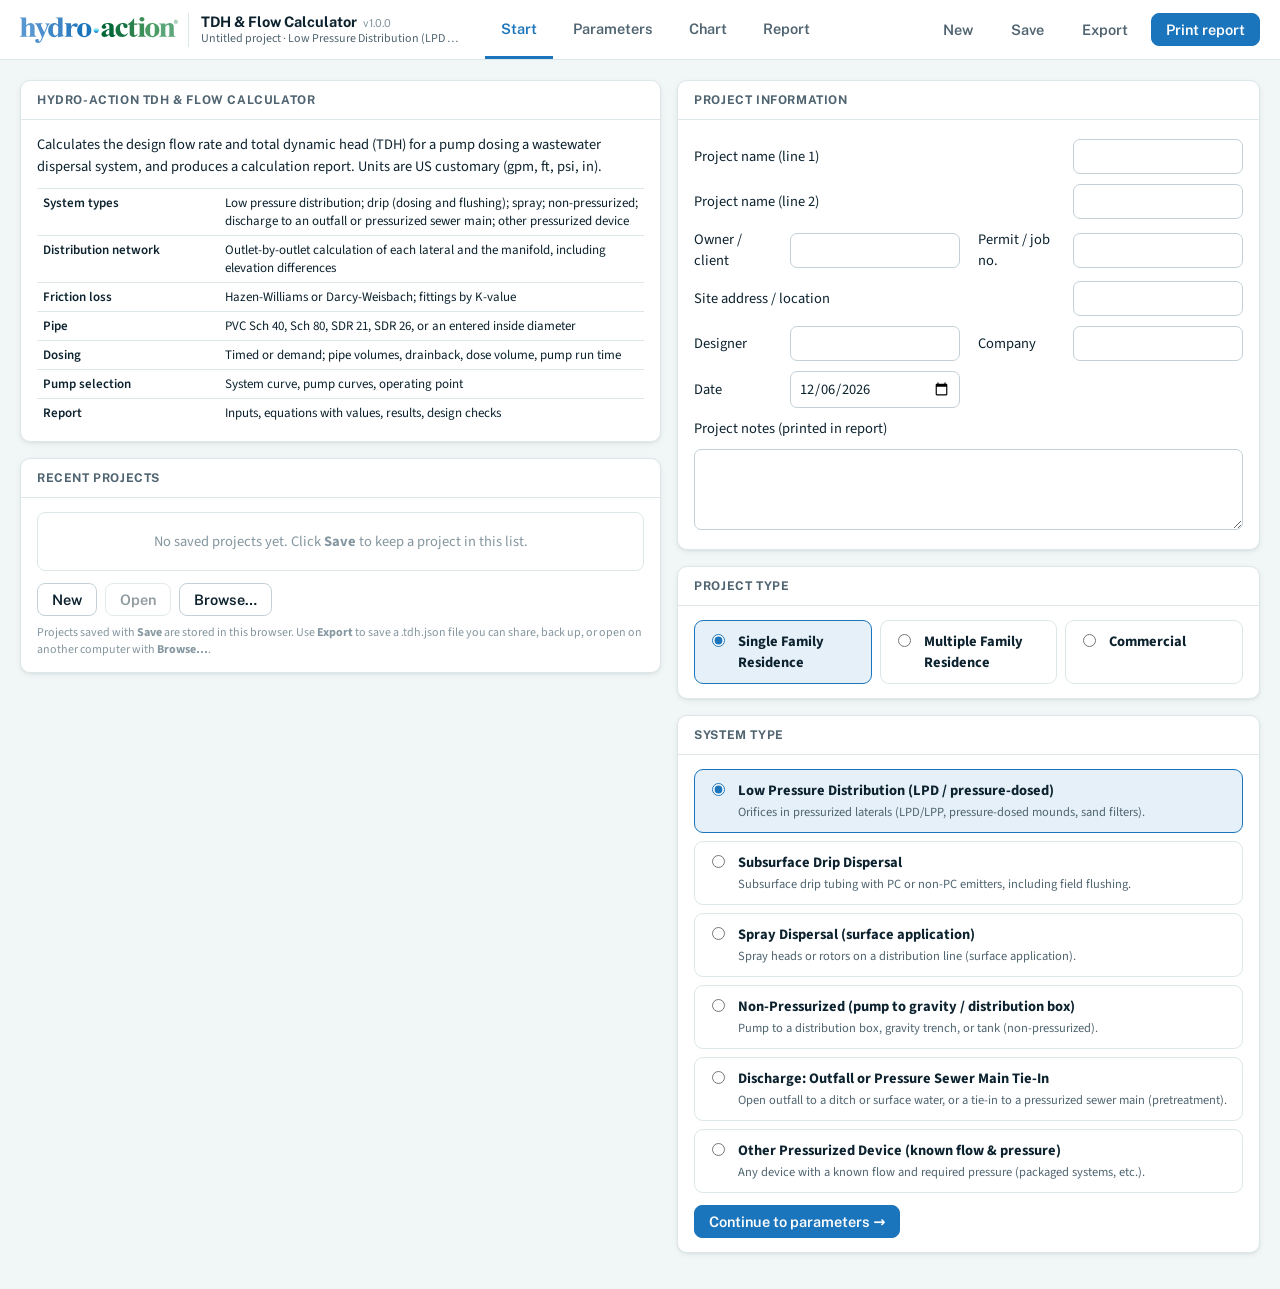
==== index.html @ e26d0970 "Release 1.0.0: TDH & Flow Calculator First numbered release. Adds a version stamp on the app header " ====
<!doctype html>
<html lang="en">
<head>
  <meta charset="utf-8">
  <meta name="viewport" content="width=device-width, initial-scale=1">
  <title>Hydro-Action TDH &amp; Flow Calculator</title>
  <link rel="preconnect" href="https://fonts.googleapis.com">
  <link rel="preconnect" href="https://fonts.gstatic.com" crossorigin>
  <link rel="stylesheet" href="https://fonts.googleapis.com/css2?family=Public+Sans:wght@500;600;700;800&family=Source+Sans+3:wght@400;600;700&display=swap">
  <link rel="stylesheet" href="css/app.css">
</head>
<body>
  <header class="appbar no-print">
    <div class="brand">
      <!-- Logo: local img/logo.svg if present, otherwise the logo from hydro-action.com, otherwise a text wordmark -->
      <img class="brand-logo" id="brandLogo" src="img/logo.svg" alt="Hydro-Action"
        onload="window.HA_LOGO=this.src;document.documentElement.classList.add('has-logo')"
        onerror="if(!this.dataset.tried){this.dataset.tried=1;this.src='https://hydro-action.com/wp-content/uploads/2025/03/hydro-action-logo.svg'}else{this.remove()}">
      <span class="wordmark brand-name"><span class="wm-h">hydro</span><span class="wm-dot">·</span><span class="wm-a">action</span></span>
      <div class="brand-text">
        <div class="brand-title">TDH &amp; Flow Calculator<span class="app-ver" id="appVer"></span></div>
        <div class="brand-sub" id="projTitle">Untitled project</div>
      </div>
    </div>
    <nav class="tabs" role="tablist">
      <button class="tab active" data-tab="start">Start</button>
      <button class="tab" data-tab="params">Parameters</button>
      <button class="tab" data-tab="chart">Chart</button>
      <button class="tab" data-tab="report">Report</button>
    </nav>
    <div class="actions">
      <span class="savestate" id="saveState"></span>
      <button class="btn ghost" id="btnNew" title="New project">New</button>
      <button class="btn ghost" id="btnSave" title="Save to this computer's project list (Ctrl+S)">Save</button>
      <button class="btn ghost" id="btnExport" title="Download the project as a .tdh.json file">Export</button>
      <button class="btn primary" id="btnPrint" title="Print or save the report as PDF">Print report</button>
    </div>
  </header>

  <main>
    <section class="page active" id="page-start"></section>
    <section class="page" id="page-params"></section>
    <section class="page" id="page-chart"></section>
    <section class="page" id="page-report"></section>
  </main>

  <input type="file" id="fileOpen" accept=".json,.tdh,application/json" hidden>
  <input type="file" id="pumpImport" accept=".json,application/json" hidden>
  <dialog id="pumpDialog"></dialog>
  <div class="toast" id="toast"></div>

  <script src="js/calc.js"></script>
  <script src="js/pump-data.js"></script>
  <script src="js/chart.js"></script>
  <script src="js/diagram.js"></script>
  <script src="js/report.js"></script>
  <script src="js/app.js"></script>
</body>
</html>
---- css/app.css ----
/* Hydro-Action brand palette (from hydro-action.com logo & site) */
:root {
  --ha-navy: #0c222e;
  --ha-blue: #1b75bc;
  --ha-blue-light: #5697d1;
  --ha-green: #006738;
  --ha-green-light: #3b8e57;
  --ha-mist: #eaf3f3;
  --bg: #f1f6f6;
  --surface: #ffffff;
  --surface-2: #f6fafa;
  --border: #dde7e9;
  --border-strong: #c3d1d6;
  --text: #0c222e;
  --muted: #4f6470;
  --faint: #84969f;
  --accent: #1b75bc;
  --accent-2: #155f99;
  --accent-soft: #e5f0f9;
  --ok: #006738;
  --ok-soft: #e4f2e9;
  --warn: #b26a00;
  --warn-soft: #fff4e0;
  --bad: #c62828;
  --bad-soft: #fdecec;
  --radius: 10px;
  --shadow: 0 1px 2px rgba(12, 34, 46, .05), 0 2px 6px rgba(12, 34, 46, .06);
  --font-head: "Public Sans", "Segoe UI", system-ui, sans-serif;
  font-family: "Source Sans 3", "Source Sans Pro", "Segoe UI", system-ui, -apple-system, Arial, sans-serif;
  font-size: 14.5px;
  color: var(--text);
}
* { box-sizing: border-box; }
body { margin: 0; background: var(--bg); min-height: 100vh; }
button, input, select, textarea { font: inherit; color: inherit; }

/* ---------- app bar ---------- */
.appbar {
  position: sticky; top: 0; z-index: 20;
  display: flex; align-items: center; gap: 24px;
  padding: 0 20px; height: 60px;
  background: var(--surface); border-bottom: 1px solid var(--border);
}
.brand { display: flex; align-items: center; gap: 10px; color: var(--accent); min-width: 230px; }
.brand-title { font-family: var(--font-head); font-weight: 700; color: var(--text); font-size: 14.5px; }
.brand-text { border-left: 1px solid var(--border); padding-left: 12px; }
.brand-logo { height: 26px; width: auto; display: block; }
.wordmark { font-family: Georgia, "Times New Roman", serif; font-weight: 700; font-size: 21px; letter-spacing: -.01em; white-space: nowrap; }
.wm-h { color: var(--ha-blue-light); }
.wm-dot { color: var(--ha-green-light); margin: 0 1px; }
.wm-a { color: var(--ha-green-light); }
.has-logo .brand-name { display: none; }
.rpt .brandline { display: flex; align-items: center; justify-content: space-between; gap: 10px; margin-bottom: 8px; }
.rpt .brandline img { height: 30px; }
.rpt .brandline .wordmark { font-size: 20pt; }
.rpt .brandline .tag { font-size: 8.5pt; color: #4f6470; text-transform: uppercase; letter-spacing: .06em; }
.brand-sub { font-size: 12px; color: var(--muted); max-width: 260px; white-space: nowrap; overflow: hidden; text-overflow: ellipsis; }
.tabs { display: flex; gap: 4px; height: 100%; }
.tab {
  border: 0; background: none; padding: 0 16px; cursor: pointer; color: var(--muted);
  font-weight: 600; border-bottom: 3px solid transparent; height: 100%;
}
.tab:hover { color: var(--text); }
.tab.active { color: var(--accent); border-bottom-color: var(--accent); }
.actions { margin-left: auto; display: flex; gap: 8px; align-items: center; }
.savestate { font-size: 12px; color: var(--faint); margin-right: 4px; }

.btn {
  border: 1px solid var(--border-strong); background: var(--surface); border-radius: 8px;
  padding: 7px 14px; cursor: pointer; font-weight: 600; white-space: nowrap;
}
.btn:hover { background: var(--surface-2); }
.btn:disabled { opacity: .45; cursor: default; }
.btn.primary { background: var(--accent); border-color: var(--accent); color: #fff; }
.btn.primary:hover { background: var(--accent-2); }
.btn.ghost { border-color: transparent; background: transparent; color: var(--muted); }
.btn.ghost:hover { background: var(--surface-2); color: var(--text); }
.btn.small { padding: 4px 10px; font-size: 12px; }
.btn.danger { color: var(--bad); }
.linkbtn { border: 0; background: none; color: var(--accent); cursor: pointer; padding: 0; font-weight: 600; }

main { padding: 20px; max-width: 1560px; margin: 0 auto; }
.page { display: none; }
.page.active { display: block; }

/* ---------- cards & layout ---------- */
.card {
  background: var(--surface); border: 1px solid var(--border); border-radius: var(--radius);
  box-shadow: var(--shadow); margin-bottom: 16px;
}
.card > h3, .card-h {
  margin: 0; padding: 12px 16px; font-size: 13px; font-weight: 700; letter-spacing: .02em;
  text-transform: uppercase; color: var(--muted); border-bottom: 1px solid var(--border);
  display: flex; align-items: center; gap: 8px;
}
.card-h .spacer { flex: 1; }
.card-b { padding: 14px 16px; }
.grid-start { display: grid; grid-template-columns: 1.1fr 1fr; gap: 16px; }
.grid-params { display: grid; grid-template-columns: minmax(380px, 1.15fr) 1fr 1fr; gap: 16px; align-items: start; }
.grid-chart { display: grid; grid-template-columns: 270px 1fr 280px; gap: 16px; align-items: start; }
@media (max-width: 1250px) {
  .grid-params { grid-template-columns: 1fr 1fr; }
  .grid-params > .col-inputs { grid-row: span 2; }
  .grid-chart { grid-template-columns: 1fr; }
}
@media (max-width: 820px) {
  .grid-start, .grid-params { grid-template-columns: 1fr; }
  .appbar { flex-wrap: wrap; height: auto; padding: 8px 12px; gap: 8px; }
  .tab { padding: 10px 10px; }
  main { padding: 12px; }
}

/* ---------- form ---------- */
.frow {
  display: grid; grid-template-columns: 1fr 170px; gap: 10px; align-items: center;
  padding: 5px 0;
}
.frow label { color: var(--text); }
.frow .help { grid-column: 1 / -1; font-size: 12px; color: var(--faint); margin-top: -4px; }
.inp { display: flex; align-items: center; border: 1px solid var(--border-strong); border-radius: 7px; background: #fff; overflow: hidden; }
.inp:focus-within { border-color: var(--accent); box-shadow: 0 0 0 3px var(--accent-soft); }
.inp input, .inp select { border: 0; outline: 0; padding: 6px 8px; width: 100%; min-width: 0; background: transparent; }
.inp input[type=number] { text-align: right; }
.inp .unit { padding: 0 8px; color: var(--faint); font-size: 12px; white-space: nowrap; background: var(--surface-2); align-self: stretch; display: flex; align-items: center; border-left: 1px solid var(--border); }
.frow.wide { grid-template-columns: 1fr; }
.frow.pipe { grid-template-columns: 1fr; gap: 4px; }
.pipe-sel { display: grid; grid-template-columns: 1.6fr 1fr 1fr; gap: 6px; }
.pipe-sel .inp.disabled { opacity: .45; }
.pipe-id { font-size: 12px; color: var(--faint); }
.sub { margin: 14px 0 6px; padding-top: 10px; border-top: 1px dashed var(--border); font-weight: 700; color: var(--accent); font-size: 13px; display: flex; align-items: center; gap: 8px; }
.sub:first-child { margin-top: 0; padding-top: 0; border-top: 0; }
.chk { display: flex; align-items: center; gap: 8px; padding: 6px 0; cursor: pointer; }
.chk input { width: 16px; height: 16px; accent-color: var(--accent); }
details.fit { margin: 2px 0 8px; }
details.fit summary { cursor: pointer; color: var(--accent); font-size: 12.5px; font-weight: 600; padding: 3px 0; }
.fitgrid { display: grid; grid-template-columns: 1fr 1fr; gap: 4px 12px; padding: 6px 10px; background: var(--surface-2); border-radius: 8px; margin-top: 4px; }
.fitgrid .frow { grid-template-columns: 1fr 64px; padding: 2px 0; font-size: 12.5px; }
.inp.sm input { padding: 4px 6px; }

table.addons { width: 100%; border-collapse: collapse; }
table.addons td { padding: 3px 4px 3px 0; }
table.addons td:first-child { width: 42%; }
.inp.plain input { text-align: left; }

/* ---------- result panels ---------- */
.rrow { display: flex; justify-content: space-between; align-items: baseline; padding: 6px 0; border-bottom: 1px solid var(--border); gap: 10px; }
.rrow:last-child { border-bottom: 0; }
.rrow .k { color: var(--muted); }
.rrow .v { font-variant-numeric: tabular-nums; font-weight: 600; white-space: nowrap; }
.rrow .v small { color: var(--faint); font-weight: 400; margin-left: 3px; }
.rrow.dim .k, .rrow.dim .v { color: var(--faint); font-weight: 400; }
.diagram-card summary { cursor: pointer; list-style: none; }
.diagram-card summary::-webkit-details-marker { display: none; }
.diagram-card details[open] summary { border-bottom: 1px solid var(--border); }
.diagram-card details:not([open]) summary { border-bottom: 0; }
.diagbox svg { width: 100%; height: auto; max-height: 560px; display: block; margin: 0 auto; }
.note-box { background: var(--accent-soft); border-left: 4px solid var(--accent); border-radius: 6px; padding: 8px 10px; margin: 6px 0 8px; font-size: 12.5px; line-height: 1.4; color: var(--text); }
.vbasis { font-size: 12px; color: var(--faint); margin-top: 1px; font-variant-numeric: tabular-nums; }
.rrow.total { border-top: 2px solid var(--border-strong); margin-top: 2px; }
.rrow.total .k { color: var(--text); font-weight: 700; }
.flag { display: inline-block; width: 8px; height: 8px; border-radius: 50%; background: var(--warn); margin-right: 6px; vertical-align: middle; }

.duty {
  background: linear-gradient(135deg, #1b75bc 0%, #155f99 55%, #0c222e 100%); color: #fff; border: 0;
  border-bottom: 4px solid var(--ha-green-light);
}
h1, h2, h3, h4, .card-h, .tab, .btn, .duty .big, .rrow.total .k { font-family: var(--font-head); }
.card-h { letter-spacing: .05em; font-size: 12px; }
.hero { background: radial-gradient(circle at 92% 10%, rgba(86, 151, 209, .18), transparent 45%), radial-gradient(circle at 70% 120%, rgba(59, 142, 87, .14), transparent 50%), var(--surface); }
.hero h1 { font-size: 28px; letter-spacing: -.01em; }
.eyebrow { color: var(--ha-green); font-family: var(--font-head); font-weight: 700; letter-spacing: .08em; text-transform: uppercase; font-size: 12px; margin-bottom: 6px; }
.sub { color: var(--ha-green); }
.duty .card-h { color: rgba(255,255,255,.8); border-bottom-color: rgba(255,255,255,.15); }
.duty-grid { display: grid; grid-template-columns: 1fr 1fr; gap: 12px; padding: 16px; }
.duty .big { font-size: 30px; font-weight: 700; line-height: 1.1; font-variant-numeric: tabular-nums; }
.duty .lbl { font-size: 12px; color: rgba(255,255,255,.75); text-transform: uppercase; letter-spacing: .04em; }
.duty .alt { padding: 0 16px 14px; font-size: 12.5px; color: rgba(255,255,255,.85); }

.notes { list-style: none; margin: 0; padding: 0; }
.notes li { padding: 9px 12px; border-radius: 8px; margin-bottom: 8px; font-size: 13px; line-height: 1.4; border-left: 4px solid; }
.notes li.warn { background: var(--warn-soft); border-color: var(--warn); }
.notes li.ok { background: var(--ok-soft); border-color: var(--ok); }
.notes li.info { background: var(--accent-soft); border-color: var(--accent); }
.notes li.bad { background: var(--bad-soft); border-color: var(--bad); }
.errbox { background: var(--bad-soft); border: 1px solid #f3b4b4; color: var(--bad); padding: 12px 14px; border-radius: 8px; margin-bottom: 16px; font-weight: 600; }

/* ---------- start page ---------- */
.hero { padding: 22px 24px; }
.hero h1 { margin: 0 0 6px; font-size: 24px; }
.hero p { margin: 0 0 14px; color: var(--muted); line-height: 1.5; }
.feat { display: grid; grid-template-columns: 1fr 1fr; gap: 10px; }
.feat div { background: var(--surface-2); border: 1px solid var(--border); border-radius: 8px; padding: 10px 12px; font-size: 13px; }
.feat b { display: block; margin-bottom: 2px; }
table.list { width: 100%; border-collapse: collapse; }
table.list th { text-align: left; font-size: 12px; color: var(--muted); font-weight: 600; padding: 6px 8px; border-bottom: 1px solid var(--border); }
table.list td { padding: 8px; border-bottom: 1px solid var(--border); }
table.list tr.sel td { background: var(--accent-soft); }
table.list tbody tr { cursor: pointer; }
table.list tbody tr:hover td { background: var(--surface-2); }
.recent-wrap { max-height: 240px; overflow: auto; border: 1px solid var(--border); border-radius: 8px; }
.empty { color: var(--faint); padding: 18px; text-align: center; }
.btnrow { display: flex; gap: 8px; margin-top: 12px; flex-wrap: wrap; }
.opts { display: grid; gap: 8px; }
.opts.three { grid-template-columns: repeat(3, 1fr); }
.opt {
  display: flex; gap: 10px; align-items: flex-start; border: 1.5px solid var(--border); border-radius: 9px;
  padding: 10px 12px; cursor: pointer; background: #fff;
}
.opt:hover { border-color: var(--border-strong); }
.opt.on { border-color: var(--accent); background: var(--accent-soft); }
.opt input { margin-top: 3px; accent-color: var(--accent); }
.opt b { display: block; }
.opt span { font-size: 12.5px; color: var(--muted); }
.two { display: grid; grid-template-columns: 1fr 1fr; gap: 0 18px; }
@media (max-width: 820px) { .two, .opts.three, .feat { grid-template-columns: 1fr; } }

/* ---------- chart page ---------- */
.chartbox { padding: 10px; }
.chartbox svg { width: 100%; height: auto; display: block; }
.pumplist { max-height: 330px; overflow: auto; }
.pumplist label { display: flex; align-items: center; gap: 8px; padding: 6px 4px; border-radius: 6px; cursor: pointer; font-size: 13px; }
.pumplist label:hover { background: var(--surface-2); }
.pgroup { border-bottom: 1px solid var(--border); padding: 2px 0; }
.pgroup:last-child { border-bottom: 0; }
.pgroup summary { cursor: pointer; display: flex; align-items: center; gap: 6px; padding: 7px 4px; font-weight: 700; font-size: 12.5px; color: var(--text); list-style: none; }
.pgroup summary::-webkit-details-marker { display: none; }
.pgroup summary::before { content: '▸'; color: var(--accent); width: 10px; transition: transform .15s; }
.pgroup[open] summary::before { transform: rotate(90deg); }
.pgroup summary span:first-child { flex: 1; }
.pgroup .pcount { font-weight: 400; color: var(--faint); font-size: 11.5px; }
.pgroup label { padding-left: 18px; }
.pspec { width: 100%; border-collapse: collapse; margin-top: 6px; font-size: 12px; }
.pspec td { border-top: 1px solid var(--border); padding: 3px 4px; }
.pspec td:first-child { color: var(--muted); width: 38%; }
.pspec.about { font-size: 13px; }
.pspec.about td { padding: 5px 6px; vertical-align: top; }
.pspec.about td:first-child { width: 30%; font-weight: 600; color: var(--text); }
.badge-ro { display: inline-block; font-size: 11px; font-weight: 700; color: var(--ha-green); background: var(--ok-soft); border-radius: 99px; padding: 1px 8px; margin-left: 6px; }
.pumplist label.match { background: var(--ok-soft); }
.pumplist label.nomatch { opacity: .5; }
.swatch { width: 14px; height: 4px; border-radius: 2px; display: inline-block; flex: none; }
.legend div { display: flex; align-items: center; gap: 10px; padding: 3px 0; font-size: 13px; }
.legend svg { flex: none; }
.readout { font-size: 12px; color: var(--muted); padding: 0 12px 8px; min-height: 18px; font-variant-numeric: tabular-nums; }
.pumpdesc { font-size: 13px; line-height: 1.45; }
.pumpdesc h4 { margin: 0 0 4px; }
.pill { display: inline-block; padding: 1px 8px; border-radius: 99px; font-size: 11.5px; font-weight: 700; }
.pill.ok { background: var(--ok-soft); color: var(--ok); }
.pill.warn { background: var(--warn-soft); color: var(--warn); }

/* ---------- dialog ---------- */
dialog { border: 0; border-radius: 12px; padding: 0; width: min(860px, 96vw); box-shadow: 0 20px 60px rgba(0,0,0,.25); }
dialog::backdrop { background: rgba(15, 23, 42, .45); }
.dlg-h { padding: 14px 18px; border-bottom: 1px solid var(--border); display: flex; align-items: center; gap: 10px; }
.dlg-h h2 { margin: 0; font-size: 17px; flex: 1; }
.dlg-b { display: grid; grid-template-columns: 240px 1fr; min-height: 420px; }
.dlg-side { border-right: 1px solid var(--border); padding: 10px; overflow: auto; max-height: 70vh; }
.dlg-side button.item { display: block; width: 100%; text-align: left; border: 0; background: none; padding: 8px 10px; border-radius: 6px; cursor: pointer; }
.dlg-side button.item.on { background: var(--accent-soft); color: var(--accent); font-weight: 600; }
.dlg-main { padding: 14px 18px; overflow: auto; max-height: 70vh; }
.dlg-f { padding: 12px 18px; border-top: 1px solid var(--border); display: flex; gap: 8px; justify-content: flex-end; }
textarea { width: 100%; border: 1px solid var(--border-strong); border-radius: 7px; padding: 8px; min-height: 60px; resize: vertical; }
table.pts { border-collapse: collapse; }
table.pts th { font-size: 12px; color: var(--muted); text-align: left; padding: 4px; }
table.pts td { padding: 2px 4px; }
table.pts .inp { width: 110px; }

.toast {
  position: fixed; bottom: 20px; left: 50%; transform: translateX(-50%) translateY(20px);
  background: #0c222e; color: #fff; padding: 10px 18px; border-radius: 8px; opacity: 0;
  transition: all .2s; pointer-events: none; z-index: 50;
}
.toast.show { opacity: 1; transform: translateX(-50%) translateY(0); }

/* ---------- report ---------- */
.report-toolbar { display: flex; gap: 8px; align-items: center; margin-bottom: 12px; }
.report-toolbar .muted { color: var(--muted); font-size: 13px; }
.paper {
  background: #fff; max-width: 8.5in; margin: 0 auto; padding: .6in .65in; box-shadow: var(--shadow);
  border: 1px solid var(--border); color: #111; font-size: 10.5pt; line-height: 1.4;
  font-family: "Source Sans 3", "Source Sans Pro", "Segoe UI", Arial, sans-serif;
}
.rpt h1, .rpt h2, .rpt h3 { font-family: "Public Sans", "Segoe UI", Arial, sans-serif; }
.rpt h2 { border-bottom-color: #3b8e57 !important; }
.rpt .rhead { border-bottom-color: #1b75bc; }
.rpt h1 { font-size: 17pt; margin: 0; }
.rpt h2 { font-size: 12pt; margin: 18px 0 6px; padding-bottom: 3px; border-bottom: 2px solid #1b75bc; color: #0c222e; break-after: avoid; }
.rpt h3 { font-size: 10.5pt; margin: 12px 0 4px; break-after: avoid; }
.rpt .rhead { display: flex; justify-content: space-between; gap: 20px; border-bottom: 3px solid #1b75bc; padding-bottom: 10px; margin-bottom: 10px; }
.rpt .rhead .meta { text-align: right; font-size: 9.5pt; color: #444; }
.rpt table { width: 100%; border-collapse: collapse; margin: 4px 0 8px; font-size: 9.5pt; break-inside: auto; }
.rpt th, .rpt td { border: 1px solid #c9d1dc; padding: 3px 6px; text-align: left; vertical-align: top; }
.rpt th { background: #eef3f8; font-weight: 600; }
.rpt td.n, .rpt th.n { text-align: right; font-variant-numeric: tabular-nums; white-space: nowrap; }
.rpt tr.tot td { font-weight: 700; background: #f5f8fb; }
.rpt .kv td:first-child { width: 48%; color: #333; }
.rpt .eq { font-family: Cambria, "Times New Roman", serif; font-size: 10.5pt; background: #f7f9fc; border-left: 3px solid #1b75bc; padding: 5px 10px; margin: 4px 0; break-inside: avoid; }
.rpt .eq .w { font-family: "Segoe UI", Arial, sans-serif; font-size: 9pt; color: #555; }
.rpt .summary { display: grid; grid-template-columns: repeat(3, 1fr); gap: 8px; margin: 10px 0; }
.rpt .summary div { border: 1.5px solid #1b75bc; border-radius: 6px; padding: 6px 10px; }
.rpt .summary b { display: block; font-size: 15pt; color: #0c222e; }
.rpt .summary span { font-size: 8.5pt; color: #555; text-transform: uppercase; letter-spacing: .03em; }
.rpt .chk-ok { color: #1d8a4e; font-weight: 700; }
.rpt .chk-warn { color: #b26a00; font-weight: 700; }
.rpt .chk-info { color: #1b75bc; font-weight: 700; }
.rpt .small { font-size: 8.5pt; color: #555; }
.rpt .sig { display: grid; grid-template-columns: 1fr 1fr; gap: 30px; margin-top: 28px; break-inside: avoid; }
.rpt .sig div { border-top: 1px solid #333; padding-top: 4px; font-size: 9pt; }
.rpt .stamp { margin-top: 18px; padding-top: 6px; border-top: 1px solid #dde7e9; font-size: 8pt; color: #4f6470; }
.app-ver { font-size: 11px; color: var(--faint); margin-left: 6px; font-weight: 400; }
.rpt .chart svg { width: 100%; height: auto; }
.rpt .avoid { break-inside: avoid; }

@media print {
  @page { size: letter; margin: .5in; }
  body { background: #fff; }
  .no-print, .appbar, .report-toolbar { display: none !important; }
  main { padding: 0; max-width: none; }
  .page { display: none !important; }
  #page-report { display: block !important; }
  .paper { box-shadow: none; border: 0; padding: 0; max-width: none; }
}
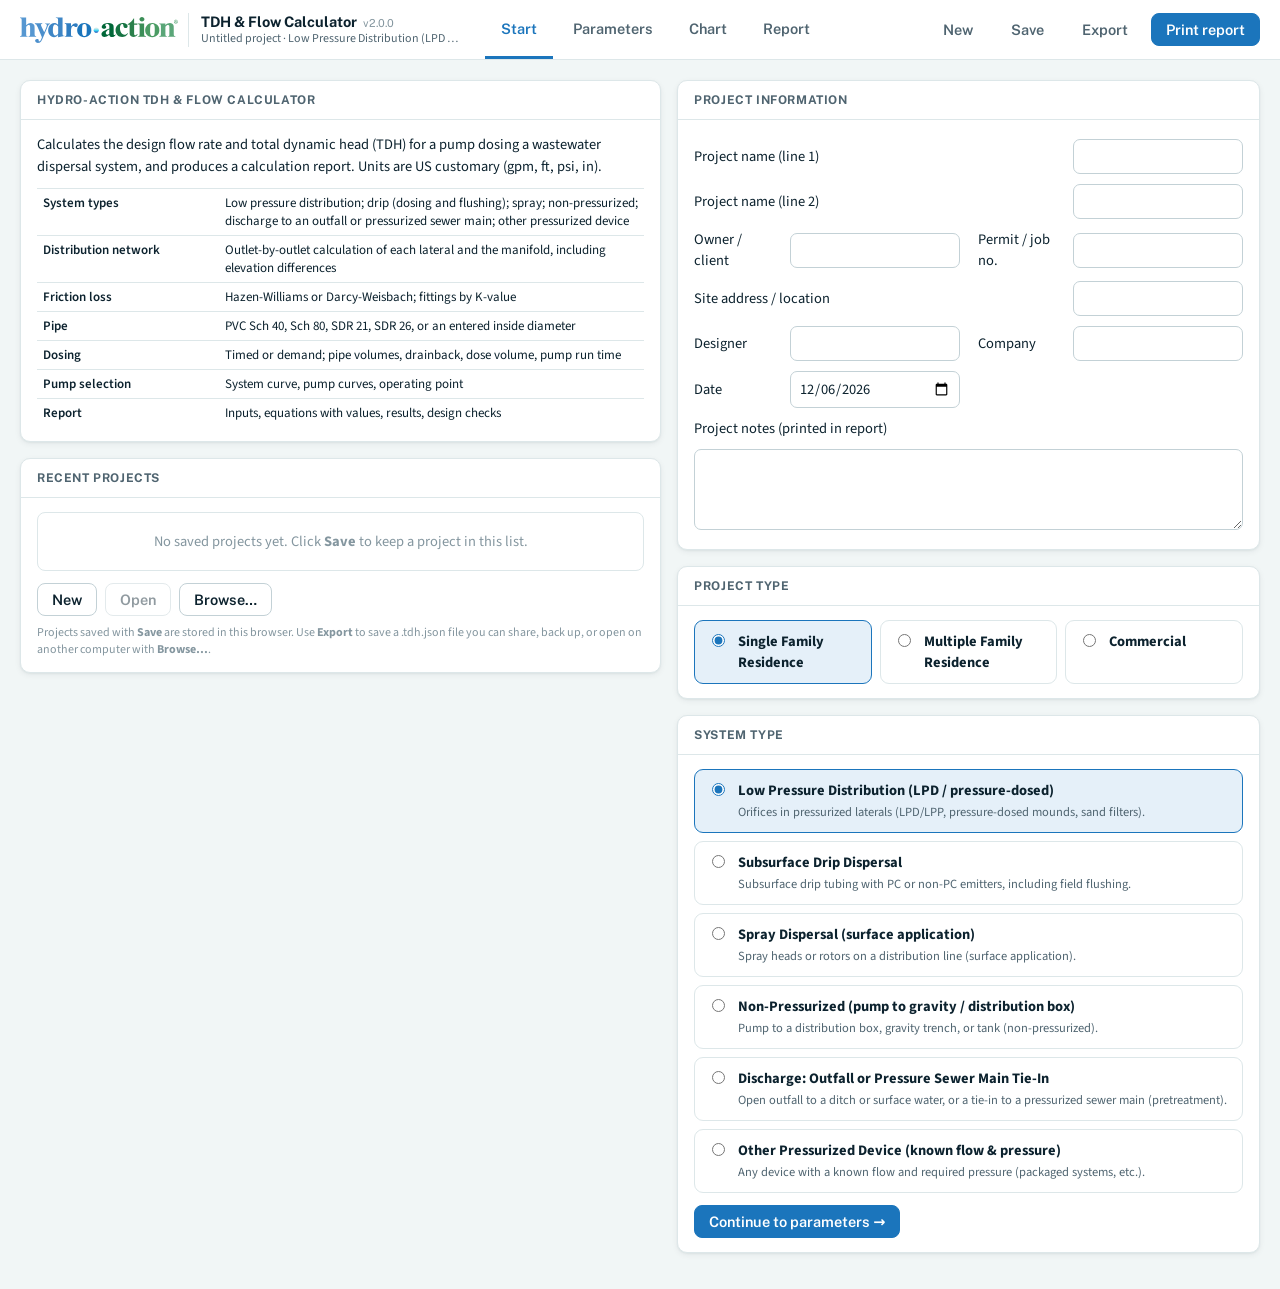
==== commit 2ef96328: "Release 2.0.0 Version 2.0.0 (2026-11-20). TDH results change for designs with a manifold or spray he" ====
--- a/index.html
+++ b/index.html
@@ -7,7 +7,8 @@
   <link rel="preconnect" href="https://fonts.googleapis.com">
   <link rel="preconnect" href="https://fonts.gstatic.com" crossorigin>
   <link rel="stylesheet" href="https://fonts.googleapis.com/css2?family=Public+Sans:wght@500;600;700;800&family=Source+Sans+3:wght@400;600;700&display=swap">
-  <link rel="stylesheet" href="css/app.css">
+  <!-- ?v= on the CSS and script links must match VERSION in js/calc.js (the test suite checks this). Changing it makes browsers load the new files after a release. -->
+  <link rel="stylesheet" href="css/app.css?v=2.0.0">
 </head>
 <body>
   <header class="appbar no-print">
@@ -49,11 +50,11 @@
   <dialog id="pumpDialog"></dialog>
   <div class="toast" id="toast"></div>
 
-  <script src="js/calc.js"></script>
-  <script src="js/pump-data.js"></script>
-  <script src="js/chart.js"></script>
-  <script src="js/diagram.js"></script>
-  <script src="js/report.js"></script>
-  <script src="js/app.js"></script>
+  <script src="js/calc.js?v=2.0.0"></script>
+  <script src="js/pump-data.js?v=2.0.0"></script>
+  <script src="js/chart.js?v=2.0.0"></script>
+  <script src="js/diagram.js?v=2.0.0"></script>
+  <script src="js/report.js?v=2.0.0"></script>
+  <script src="js/app.js?v=2.0.0"></script>
 </body>
 </html>
--- a/css/app.css
+++ b/css/app.css
@@ -311,8 +311,26 @@
 .rpt .chart svg { width: 100%; height: auto; }
 .rpt .avoid { break-inside: avoid; }
 
+.rpt table.curvepts { width: auto; margin: 2px 0 6px; }
+.rpt table.curvepts td { padding: 2px 7px; }
+.rpt table.curvepts td.lbl { background: #eef3f8; white-space: nowrap; }
+
 @media print {
-  @page { size: letter; margin: .5in; }
+  @page { size: letter; margin: .55in .5in .6in; @bottom-left { font: 8pt "Source Sans 3", "Segoe UI", Arial, sans-serif; color: #4f6470; } @bottom-right { font: 8pt "Source Sans 3", "Segoe UI", Arial, sans-serif; color: #4f6470; } }
+  /* report layout for paper: whole tables and equation blocks stay on one page, headings stay with what follows */
+  .rpt { font-size: 9.5pt; }
+  .rpt p { margin: 4px 0 6px; }
+  .rpt table { font-size: 8.8pt; margin: 3px 0 8px; }
+  .rpt th, .rpt td { padding: 1.5px 6px; line-height: 1.25; }
+  .rpt li { line-height: 1.35; }
+  .rpt table.keep, .rpt .kv, .rpt .eq, .rpt .summary, .rpt .avoid, .rpt li { break-inside: avoid; }
+  .rpt thead { display: table-header-group; }
+  .rpt h2 { font-size: 11.5pt; margin: 16px 0 6px; break-after: avoid; }
+  .rpt h3 { font-size: 10pt; margin: 10px 0 3px; break-after: avoid; }
+  .rpt h2.newpage { break-before: page; margin-top: 0; }
+  .rpt .eq { font-size: 10pt; padding: 3px 9px; }
+  .rpt .chart svg { max-height: 3.9in; }
+  .rpt .sig { margin-top: 22px; }
   body { background: #fff; }
   .no-print, .appbar, .report-toolbar { display: none !important; }
   main { padding: 0; max-width: none; }
